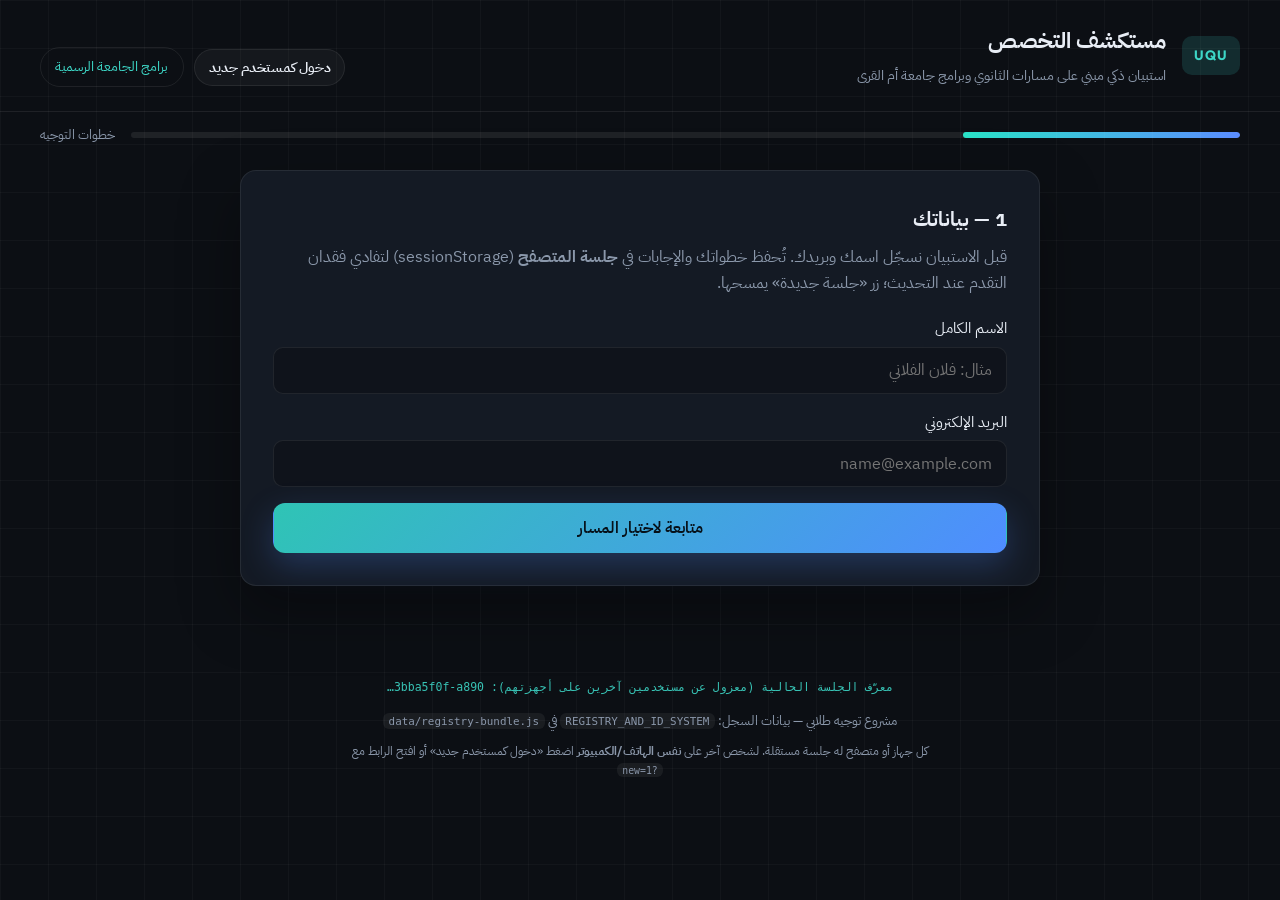
==== index.html @ 885cfc59 "Initial commit: UQU orientation survey (static site) Made-with: Cursor" ====
<!DOCTYPE html>
<html lang="ar" dir="rtl">
  <head>
    <meta charset="utf-8" />
    <meta name="viewport" content="width=device-width, initial-scale=1" />
    <title>توجيه تخصصات — جامعة أم القرى (استبيان)</title>
    <link rel="preconnect" href="https://fonts.googleapis.com" />
    <link rel="preconnect" href="https://fonts.gstatic.com" crossorigin />
    <link
      href="https://fonts.googleapis.com/css2?family=IBM+Plex+Sans+Arabic:wght@400;500;600;700&family=Outfit:wght@500;700&display=swap"
      rel="stylesheet"
    />
    <link rel="stylesheet" href="css/styles.css" />
  </head>
  <body>
    <div class="bg-grid" aria-hidden="true"></div>
    <header class="site-header">
      <div class="brand">
        <span class="logo">UQU</span>
        <div>
          <h1>مستكشف التخصص</h1>
          <p class="tagline">استبيان ذكي مبني على مسارات الثانوي وبرامج جامعة أم القرى</p>
        </div>
      </div>
      <div class="header-actions">
        <button type="button" id="btn-new-visitor" class="btn-header-secondary">
          دخول كمستخدم جديد
        </button>
        <a class="link-out" href="https://uqu.edu.sa/App/Degrees" target="_blank" rel="noopener"
          >برامج الجامعة الرسمية</a
        >
      </div>
    </header>

    <div class="progress-wrap" role="presentation">
      <div class="progress-bar"><div id="progress-fill" class="progress-fill"></div></div>
      <span class="progress-label">خطوات التوجيه</span>
    </div>

    <main class="shell">
      <section id="panel-register" class="panel card">
        <h2>1 — بياناتك</h2>
        <p class="lead">
          قبل الاستبيان نسجّل اسمك وبريدك. تُحفظ خطواتك والإجابات في
          <strong>جلسة المتصفح</strong> (sessionStorage) لتفادي فقدان التقدم عند التحديث؛ زر «جلسة جديدة» يمسحها.
        </p>
        <form id="form-register" class="form-grid" novalidate autocomplete="off">
          <label class="field">
            <span>الاسم الكامل</span>
            <input id="inp-name" name="name" type="text" autocomplete="off" required placeholder="مثال: فلان الفلاني" />
          </label>
          <label class="field">
            <span>البريد الإلكتروني</span>
            <input
              id="inp-email"
              name="email"
              type="email"
              autocomplete="off"
              required
              placeholder="name@example.com"
            />
          </label>
          <button type="submit" class="btn primary wide">متابعة لاختيار المسار</button>
        </form>
      </section>

      <section id="panel-track" class="panel card hidden">
        <h2>2 — مسار الثانوي</h2>
        <p class="lead">
          حسب نظام مسارات المرحلة الثانوية في المملكة؛ التخصصات تُفلتر أولاً بما يناسب مسارك قبل حساب الملاءمة.
        </p>
        <div id="track-list" class="choice-list"></div>
        <button type="button" id="btn-tracks-next" class="btn primary wide" disabled>ابدأ الاستبيان</button>
      </section>

      <section id="panel-survey" class="panel card hidden">
        <h2>3 — قياس المستوى والميول</h2>
        <p class="lead">
          أجب بصدق؛ النتيجة تقترح أفضل ثلاثة تخصصات من برامج البكالوريوس في أم القرى مع تقدير راتب سوقي
          <strong>غير ملزم</strong>. نوع الأسئلة وما إذا كنا نستبعد البرامج الشديدة علمياً يُشتقّان <strong>تلقائياً من مسار الثانوي</strong> الذي اخترته (إدارة أعمال / شرعي = إداري-أدبي في النموذج؛ حاسب-هندسة / صحة = علمي؛ عام = مختلط).
        </p>
        <div id="questions"></div>
        <button type="button" id="btn-survey-submit" class="btn primary wide">عرض النتائج</button>
      </section>

      <section id="panel-results" class="panel card hidden">
        <h2>4 — نتيجتك</h2>
        <div class="result-summary">
          <p><strong>الطالب:</strong> <span id="res-user"></span></p>
          <p><strong>مسار الثانوي:</strong> <span id="res-track"></span></p>
          <p id="res-stem" class="muted small"></p>
          <p id="res-level" class="level-line"></p>
        </div>
        <div id="res-majors" class="major-list"></div>
        <p id="res-confidence" class="muted small"></p>
        <p class="disclaimer">
          المصدر الأكاديمي للأسماء والساعات: صفحة
          <a href="https://uqu.edu.sa/App/Degrees" target="_blank" rel="noopener">برامج الجامعة | أم القرى</a>.
          الرواتب والملاءمة <strong>تقديرية</strong> للتوجيه فقط؛ القبول النهائي والاشتراطات من الجامعة والجهات المختصة.
          حتى مع استبيان أطول، لا يوجد نموذج «شبه أكيد»؛ النتيجة تعتمد على صدق الإجابات ولا تحل محل الاختبارات أو معايير القبول الرسمية.
        </p>
        <button type="button" id="btn-restart" class="btn ghost wide">جلسة جديدة</button>
      </section>
    </main>

    <footer class="site-footer">
      <p id="visitor-session-hint" class="session-hint" aria-live="polite"></p>
      <p>مشروع توجيه طلابي — بيانات السجل: <code>REGISTRY_AND_ID_SYSTEM</code> في <code>data/registry-bundle.js</code></p>
      <p class="muted tiny">
        كل جهاز أو متصفح له جلسة مستقلة. لشخص آخر على <strong>نفس الهاتف/الكمبيوتر</strong> اضغط «دخول كمستخدم جديد» أو افتح
        الرابط مع <code>?new=1</code>
      </p>
    </footer>

    <script src="data/registry-bundle.js"></script>
    <script src="js/app.js"></script>
  </body>
</html>
---- css/styles.css ----
:root {
  --bg: #0c0f14;
  --card: #141a24;
  --border: rgba(255, 255, 255, 0.08);
  --text: #e8edf5;
  --muted: #8b98ab;
  --accent: #3dd6c6;
  --accent-dim: rgba(61, 214, 198, 0.15);
  --warn: #f0c674;
  --font: "IBM Plex Sans Arabic", system-ui, sans-serif;
  --font-en: "Outfit", sans-serif;
}

*,
*::before,
*::after {
  box-sizing: border-box;
}

html {
  scroll-behavior: smooth;
}

body {
  margin: 0;
  min-height: 100vh;
  font-family: var(--font);
  background: var(--bg);
  color: var(--text);
  line-height: 1.65;
}

.bg-grid {
  position: fixed;
  inset: 0;
  background-image: linear-gradient(rgba(255, 255, 255, 0.03) 1px, transparent 1px),
    linear-gradient(90deg, rgba(255, 255, 255, 0.03) 1px, transparent 1px);
  background-size: 48px 48px;
  pointer-events: none;
  z-index: 0;
}

.site-header,
.shell,
.site-footer {
  position: relative;
  z-index: 1;
}

.site-header {
  display: flex;
  flex-wrap: wrap;
  align-items: flex-end;
  justify-content: space-between;
  gap: 1rem;
  padding: 1.5rem clamp(1rem, 4vw, 2.5rem);
  border-bottom: 1px solid var(--border);
}

.header-actions {
  display: flex;
  flex-wrap: wrap;
  align-items: center;
  gap: 0.65rem;
}

.btn-header-secondary {
  font-family: inherit;
  cursor: pointer;
  padding: 0.45rem 0.85rem;
  font-size: 0.85rem;
  font-weight: 600;
  color: var(--text);
  background: rgba(255, 255, 255, 0.04);
  border: 1px solid var(--border);
  border-radius: 999px;
  transition: border-color 0.2s, background 0.2s;
}

.btn-header-secondary:hover {
  border-color: rgba(61, 214, 198, 0.4);
  background: var(--accent-dim);
}

.brand {
  display: flex;
  gap: 1rem;
  align-items: center;
}

.logo {
  font-family: var(--font-en);
  font-weight: 700;
  letter-spacing: 0.08em;
  background: var(--accent-dim);
  color: var(--accent);
  padding: 0.5rem 0.75rem;
  border-radius: 10px;
  font-size: 0.85rem;
}

.site-header h1 {
  margin: 0;
  font-size: 1.35rem;
  font-weight: 700;
}

.tagline {
  margin: 0.25rem 0 0;
  color: var(--muted);
  font-size: 0.9rem;
}

.link-out {
  color: var(--accent);
  text-decoration: none;
  font-size: 0.9rem;
  border: 1px solid var(--border);
  padding: 0.45rem 0.9rem;
  border-radius: 999px;
  transition: background 0.2s, border-color 0.2s;
}

.link-out:hover {
  background: var(--accent-dim);
  border-color: rgba(61, 214, 198, 0.35);
}

.progress-wrap {
  padding: 0.75rem clamp(1rem, 4vw, 2.5rem) 0;
  display: flex;
  align-items: center;
  gap: 1rem;
}

.progress-bar {
  flex: 1;
  height: 6px;
  background: var(--border);
  border-radius: 999px;
  overflow: hidden;
}

.progress-fill {
  height: 100%;
  width: 25%;
  background: linear-gradient(90deg, #2ae4c8, #5b8cff);
  border-radius: 999px;
  transition: width 0.35s ease;
}

.progress-label {
  font-size: 0.8rem;
  color: var(--muted);
  white-space: nowrap;
}

.shell {
  max-width: 880px;
  margin: 0 auto;
  padding: 1.5rem clamp(1rem, 4vw, 2.5rem) 3rem;
}

.card {
  background: var(--card);
  border: 1px solid var(--border);
  border-radius: 16px;
  padding: clamp(1.25rem, 3vw, 2rem);
  box-shadow: 0 24px 60px rgba(0, 0, 0, 0.35);
}

.panel h2 {
  margin: 0 0 0.5rem;
  font-size: 1.25rem;
}

.lead {
  color: var(--muted);
  margin-top: 0;
  margin-bottom: 1.25rem;
}

.subh {
  margin: 0 0 0.5rem;
  font-size: 1.05rem;
}

.stem-note {
  margin: 0 0 1rem;
  padding: 0.65rem 0.85rem;
  border-radius: 10px;
  background: var(--accent-dim);
  border: 1px solid rgba(61, 214, 198, 0.25);
  color: var(--text);
  font-size: 0.88rem;
  line-height: 1.55;
}

.secondary-prompt.card-inset {
  margin-bottom: 1.25rem;
  padding: 1rem 1.1rem;
  border-radius: 12px;
  border: 1px solid var(--border);
  background: rgba(0, 0, 0, 0.2);
}

.hidden {
  display: none !important;
}

.form-grid {
  display: flex;
  flex-direction: column;
  gap: 1rem;
}

.field {
  display: flex;
  flex-direction: column;
  gap: 0.35rem;
  font-size: 0.95rem;
}

.field input {
  padding: 0.65rem 0.85rem;
  border-radius: 10px;
  border: 1px solid var(--border);
  background: rgba(0, 0, 0, 0.25);
  color: var(--text);
  font-family: inherit;
  font-size: 1rem;
}

.field input:focus {
  outline: 2px solid rgba(61, 214, 198, 0.45);
  outline-offset: 2px;
}

.btn {
  font-family: inherit;
  cursor: pointer;
  border-radius: 12px;
  border: 1px solid transparent;
  padding: 0.75rem 1.25rem;
  font-size: 1rem;
  font-weight: 600;
  transition: transform 0.15s, box-shadow 0.2s, background 0.2s;
}

.btn:active {
  transform: scale(0.98);
}

.btn.primary {
  background: linear-gradient(135deg, #2fc4b5, #4f8dff);
  color: #061018;
  box-shadow: 0 12px 32px rgba(79, 141, 255, 0.25);
}

.btn.primary:hover:not(:disabled) {
  box-shadow: 0 16px 40px rgba(79, 141, 255, 0.35);
}

.btn.primary:disabled {
  opacity: 0.45;
  cursor: not-allowed;
  box-shadow: none;
}

.btn.ghost {
  background: transparent;
  border-color: var(--border);
  color: var(--text);
  margin-top: 1rem;
}

.btn.ghost:hover {
  border-color: rgba(61, 214, 198, 0.4);
}

.btn.wide {
  width: 100%;
}

.choice-list {
  display: flex;
  flex-direction: column;
  gap: 0.65rem;
  margin-bottom: 1.25rem;
}

.choice {
  text-align: right;
  padding: 0.9rem 1rem;
  border-radius: 12px;
  border: 1px solid var(--border);
  background: rgba(0, 0, 0, 0.2);
  color: inherit;
  font-family: inherit;
  cursor: pointer;
  transition: border-color 0.2s, background 0.2s;
}

.choice strong {
  display: block;
  margin-bottom: 0.25rem;
}

.choice .muted {
  display: block;
  color: var(--muted);
  font-size: 0.85rem;
  font-weight: 400;
}

.track-badge {
  display: inline-block;
  margin: 0.35rem 0 0.15rem;
  font-size: 0.72rem;
  font-weight: 600;
  padding: 0.2rem 0.5rem;
  border-radius: 6px;
  background: rgba(61, 214, 198, 0.14);
  color: var(--accent);
  letter-spacing: 0.02em;
}

.choice:hover {
  border-color: rgba(61, 214, 198, 0.35);
}

.choice.selected {
  border-color: var(--accent);
  background: var(--accent-dim);
}

.q-block {
  margin-bottom: 1.5rem;
  padding-bottom: 1.25rem;
  border-bottom: 1px solid var(--border);
}

.q-title {
  margin: 0 0 0.75rem;
  font-weight: 600;
}

.q-hint {
  margin: -0.35rem 0 0.75rem;
  font-size: 0.82rem;
  color: var(--muted);
  line-height: 1.55;
  padding-inline-start: 0.15rem;
  border-inline-start: 3px solid rgba(61, 214, 198, 0.35);
  padding-inline-end: 0.5rem;
}

.q-num {
  display: inline-flex;
  align-items: center;
  justify-content: center;
  width: 1.75rem;
  height: 1.75rem;
  border-radius: 8px;
  background: var(--accent-dim);
  color: var(--accent);
  font-size: 0.8rem;
  margin-left: 0.5rem;
  vertical-align: middle;
}

.q-options {
  display: flex;
  flex-direction: column;
  gap: 0.4rem;
}

.opt {
  display: flex;
  align-items: flex-start;
  gap: 0.5rem;
  padding: 0.35rem 0;
  cursor: pointer;
  color: var(--muted);
  font-size: 0.95rem;
}

.opt:has(input:checked) {
  color: var(--text);
}

.opt input {
  margin-top: 0.35rem;
  accent-color: var(--accent);
}

.result-summary {
  background: rgba(0, 0, 0, 0.2);
  border-radius: 12px;
  padding: 1rem 1.1rem;
  margin-bottom: 1.5rem;
  border: 1px solid var(--border);
}

.result-summary p {
  margin: 0.35rem 0;
}

.level-line {
  color: var(--accent);
  font-weight: 500;
}

.major-list {
  display: flex;
  flex-direction: column;
  gap: 1rem;
}

.major-card {
  border: 1px solid var(--border);
  border-radius: 14px;
  padding: 1.1rem 1.2rem;
  background: rgba(0, 0, 0, 0.15);
  position: relative;
}

.major-rank {
  position: absolute;
  top: 1rem;
  left: 1rem;
  font-family: var(--font-en);
  font-weight: 700;
  color: var(--muted);
  font-size: 0.85rem;
}

.major-card h3 {
  margin: 0 0 0.35rem;
  padding-left: 2.5rem;
  font-size: 1.05rem;
}

.college {
  margin: 0 0 0.75rem;
  color: var(--muted);
  font-size: 0.9rem;
}

.fit {
  display: flex;
  align-items: center;
  justify-content: space-between;
  gap: 1rem;
  padding: 0.5rem 0.75rem;
  border-radius: 10px;
  background: var(--accent-dim);
  margin: 0.5rem 0 1rem;
}

.fit strong {
  font-family: var(--font-en);
  font-size: 1.35rem;
  color: var(--accent);
}

.small {
  font-size: 0.85rem;
}

.muted {
  color: var(--muted);
}

.disclaimer {
  font-size: 0.85rem;
  color: var(--muted);
  margin-top: 1.5rem;
  line-height: 1.7;
}

.disclaimer a {
  color: var(--accent);
}

.warn {
  color: var(--warn);
}

.site-footer {
  text-align: center;
  padding: 2rem 1rem 2.5rem;
  color: var(--muted);
  font-size: 0.8rem;
}

.session-hint {
  font-family: ui-monospace, monospace;
  font-size: 0.72rem;
  color: var(--accent);
  margin-bottom: 0.75rem;
  opacity: 0.9;
}

.tiny {
  font-size: 0.72rem;
  max-width: 36rem;
  margin-left: auto;
  margin-right: auto;
  line-height: 1.6;
}

code {
  font-family: ui-monospace, monospace;
  font-size: 0.85em;
  background: rgba(255, 255, 255, 0.06);
  padding: 0.1rem 0.35rem;
  border-radius: 6px;
}

@media (min-width: 640px) {
  .q-options {
    display: grid;
    grid-template-columns: 1fr 1fr;
    gap: 0.35rem 1rem;
  }
}
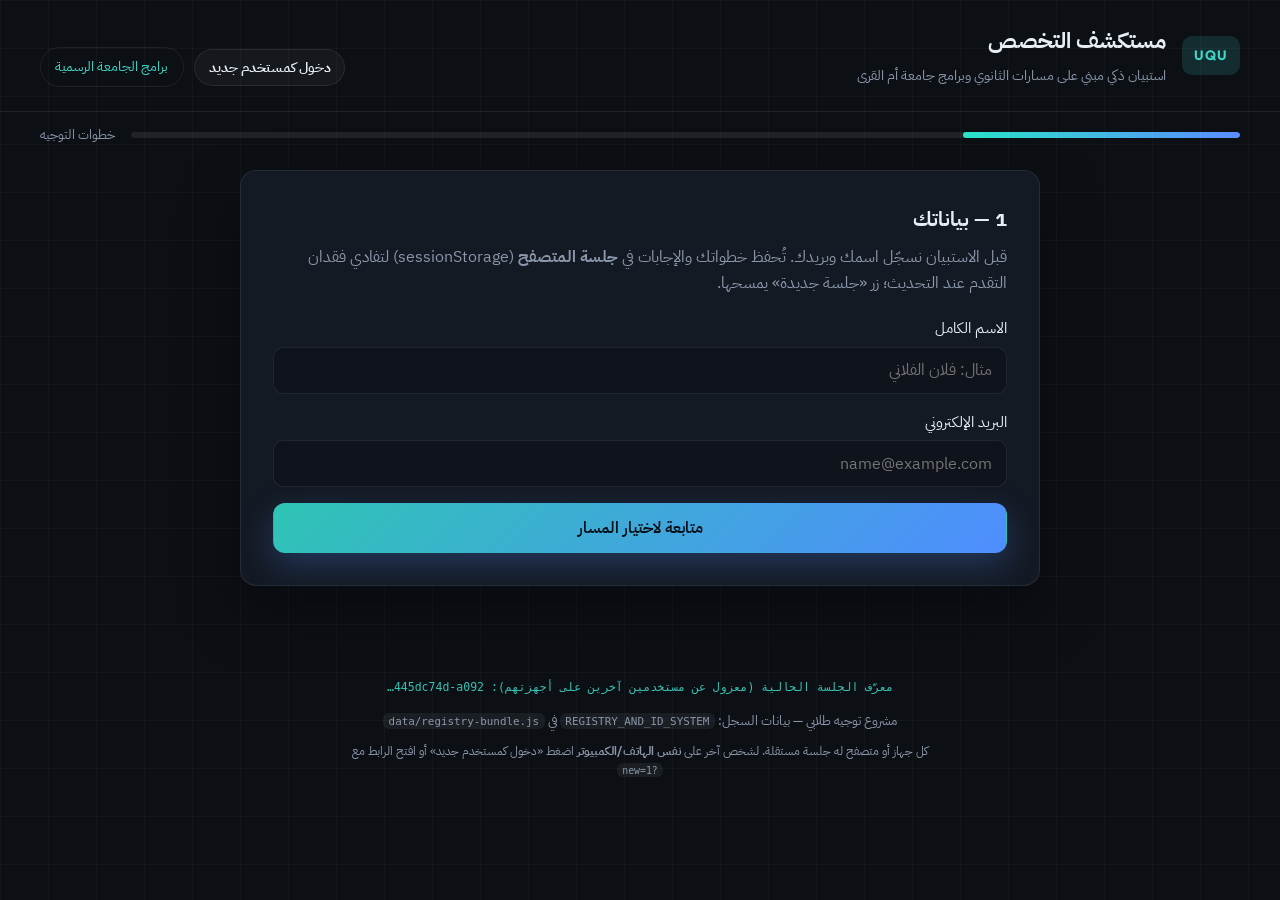
==== commit ba7002bb: "feat: Supabase لحفظ النتائج وإحصائية أشهر 3 تخصصات عبر السجل Made-with: Cursor" ====
--- a/index.html
+++ b/index.html
@@ -92,6 +92,7 @@
           <p id="res-level" class="level-line"></p>
         </div>
         <div id="res-majors" class="major-list"></div>
+        <section id="res-global-stats" class="global-stats hidden" aria-label="إحصائية شائع التخصصات"></section>
         <p id="res-confidence" class="muted small"></p>
         <p class="disclaimer">
           المصدر الأكاديمي للأسماء والساعات: صفحة
@@ -113,6 +114,7 @@
     </footer>
 
     <script src="data/registry-bundle.js"></script>
+    <script src="js/uqu-config.js"></script>
     <script src="js/app.js"></script>
   </body>
 </html>
--- a/css/styles.css
+++ b/css/styles.css
@@ -417,6 +417,67 @@
   gap: 1rem;
 }
 
+.global-stats {
+  margin-top: 1.75rem;
+  padding: 1.1rem 1.2rem;
+  border-radius: 14px;
+  border: 1px dashed rgba(61, 214, 198, 0.35);
+  background: rgba(61, 214, 198, 0.06);
+}
+
+.global-stats.hidden {
+  display: none;
+}
+
+.global-stats-title {
+  margin: 0 0 0.35rem;
+  font-size: 1rem;
+  color: var(--accent);
+}
+
+.global-stats-sub {
+  margin: 0 0 1rem;
+}
+
+.global-stats-list {
+  margin: 0;
+  padding: 0;
+  list-style: none;
+  display: flex;
+  flex-direction: column;
+  gap: 0.65rem;
+}
+
+.global-stats-list li {
+  display: flex;
+  flex-wrap: wrap;
+  align-items: baseline;
+  gap: 0.5rem 1rem;
+  padding: 0.55rem 0.75rem;
+  border-radius: 10px;
+  background: rgba(0, 0, 0, 0.2);
+  border: 1px solid var(--border);
+}
+
+.global-stats .g-rank {
+  font-family: var(--font-en);
+  font-weight: 700;
+  color: var(--muted);
+  font-size: 0.85rem;
+}
+
+.global-stats .g-name {
+  flex: 1;
+  min-width: 10rem;
+  font-weight: 600;
+}
+
+.global-stats .g-count {
+  font-family: var(--font-en);
+  font-size: 0.9rem;
+  color: var(--accent);
+}
+
 .major-card {
   border: 1px solid var(--border);
   border-radius: 14px;
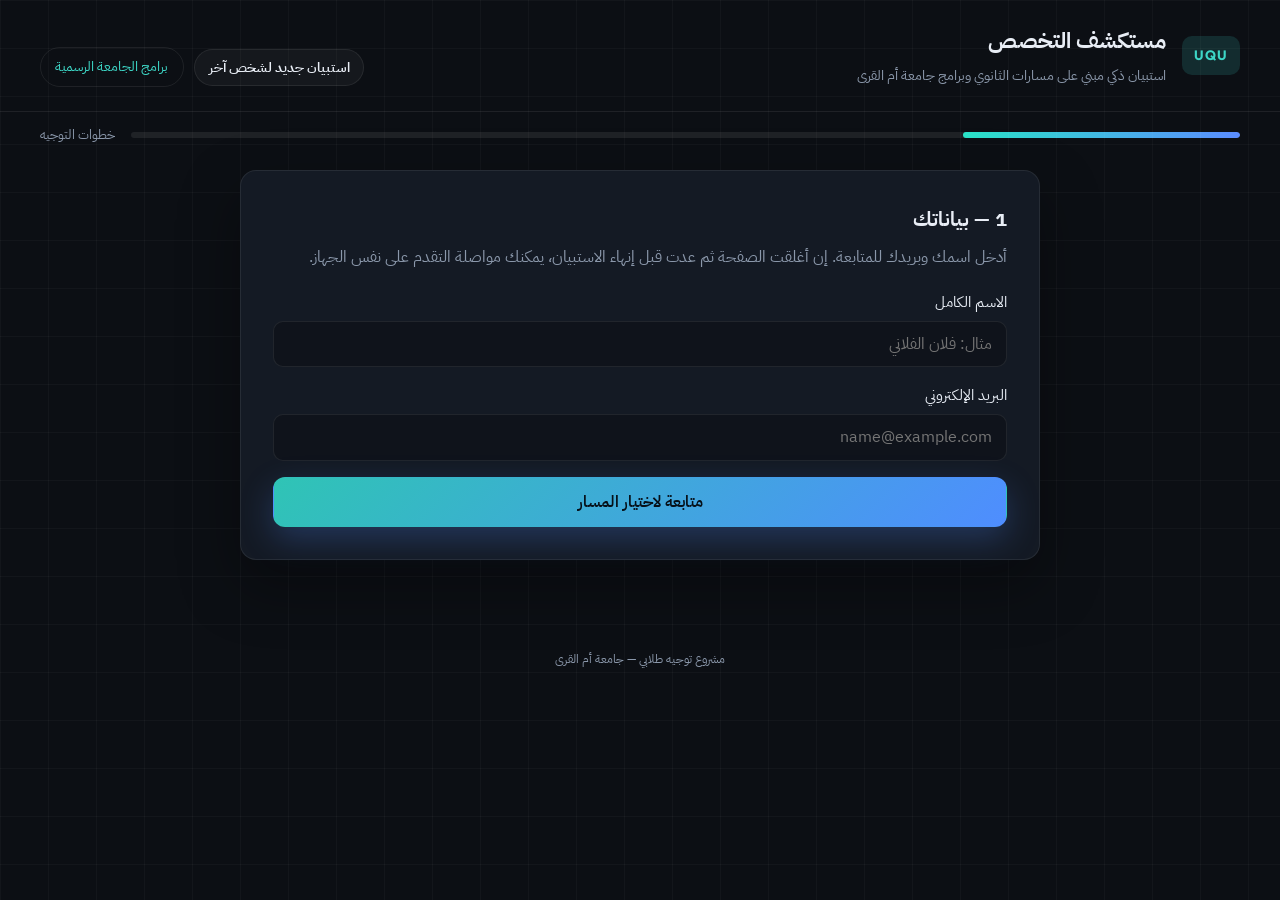
==== commit dcc5dc35: "feat: شريط آخر النتائج بصفحة المسار (الاسم + التخصص الأول 100%) Made-with: Cursor" ====
--- a/index.html
+++ b/index.html
@@ -24,7 +24,7 @@
       </div>
       <div class="header-actions">
         <button type="button" id="btn-new-visitor" class="btn-header-secondary">
-          دخول كمستخدم جديد
+          استبيان جديد لشخص آخر
         </button>
         <a class="link-out" href="https://uqu.edu.sa/App/Degrees" target="_blank" rel="noopener"
           >برامج الجامعة الرسمية</a
@@ -37,12 +37,18 @@
       <span class="progress-label">خطوات التوجيه</span>
     </div>
 
+    <aside id="track-feed-panel" class="track-feed-panel hidden" aria-hidden="true">
+      <div class="track-feed-inner">
+        <p class="track-feed-title">آخر النتائج (الأعلى نسبة)</p>
+        <div id="track-feed-list" class="track-feed-list"></div>
+      </div>
+    </aside>
+
     <main class="shell">
       <section id="panel-register" class="panel card">
         <h2>1 — بياناتك</h2>
         <p class="lead">
-          قبل الاستبيان نسجّل اسمك وبريدك. تُحفظ خطواتك والإجابات في
-          <strong>جلسة المتصفح</strong> (sessionStorage) لتفادي فقدان التقدم عند التحديث؛ زر «جلسة جديدة» يمسحها.
+          أدخل اسمك وبريدك للمتابعة. إن أغلقت الصفحة ثم عدت قبل إنهاء الاستبيان، يمكنك مواصلة التقدم على نفس الجهاز.
         </p>
         <form id="form-register" class="form-grid" novalidate autocomplete="off">
           <label class="field">
@@ -77,7 +83,7 @@
         <h2>3 — قياس المستوى والميول</h2>
         <p class="lead">
           أجب بصدق؛ النتيجة تقترح أفضل ثلاثة تخصصات من برامج البكالوريوس في أم القرى مع تقدير راتب سوقي
-          <strong>غير ملزم</strong>. نوع الأسئلة وما إذا كنا نستبعد البرامج الشديدة علمياً يُشتقّان <strong>تلقائياً من مسار الثانوي</strong> الذي اخترته (إدارة أعمال / شرعي = إداري-أدبي في النموذج؛ حاسب-هندسة / صحة = علمي؛ عام = مختلط).
+          <strong>غير ملزم</strong>. تتغيّر الأسئلة والاقتراحات بحسب مسار الثانوي الذي اخترته.
         </p>
         <div id="questions"></div>
         <button type="button" id="btn-survey-submit" class="btn primary wide">عرض النتائج</button>
@@ -105,12 +111,7 @@
     </main>
 
     <footer class="site-footer">
-      <p id="visitor-session-hint" class="session-hint" aria-live="polite"></p>
-      <p>مشروع توجيه طلابي — بيانات السجل: <code>REGISTRY_AND_ID_SYSTEM</code> في <code>data/registry-bundle.js</code></p>
-      <p class="muted tiny">
-        كل جهاز أو متصفح له جلسة مستقلة. لشخص آخر على <strong>نفس الهاتف/الكمبيوتر</strong> اضغط «دخول كمستخدم جديد» أو افتح
-        الرابط مع <code>?new=1</code>
-      </p>
+      <p class="muted tiny">مشروع توجيه طلابي — جامعة أم القرى</p>
     </footer>
 
     <script src="data/registry-bundle.js"></script>
--- a/css/styles.css
+++ b/css/styles.css
@@ -155,6 +155,103 @@
   white-space: nowrap;
 }
 
+.track-feed-panel {
+  position: fixed;
+  top: 5.75rem;
+  right: max(0.5rem, env(safe-area-inset-right));
+  z-index: 2;
+  max-width: 12.5rem;
+  pointer-events: none;
+}
+
+.track-feed-panel.hidden {
+  display: none;
+}
+
+.track-feed-inner {
+  padding: 0.45rem 0.55rem;
+  border-radius: 10px;
+  border: 1px solid rgba(61, 214, 198, 0.22);
+  background: rgba(12, 15, 20, 0.88);
+  backdrop-filter: blur(8px);
+  box-shadow: 0 8px 28px rgba(0, 0, 0, 0.4);
+}
+
+.track-feed-title {
+  margin: 0 0 0.35rem;
+  font-size: 0.65rem;
+  font-weight: 600;
+  color: var(--accent);
+  line-height: 1.35;
+  text-align: right;
+}
+
+.track-feed-list {
+  display: flex;
+  flex-direction: column;
+  gap: 0.35rem;
+  max-height: 11rem;
+  overflow-y: auto;
+  overflow-x: hidden;
+  scrollbar-width: thin;
+}
+
+.track-feed-row {
+  display: grid;
+  grid-template-columns: 1fr auto;
+  grid-template-rows: auto auto;
+  gap: 0.08rem 0.35rem;
+  font-size: 0.68rem;
+  line-height: 1.35;
+  color: var(--muted);
+  padding-bottom: 0.3rem;
+  border-bottom: 1px solid rgba(255, 255, 255, 0.06);
+  text-align: right;
+}
+
+.track-feed-row:last-child {
+  border-bottom: none;
+  padding-bottom: 0;
+}
+
+.track-feed-name {
+  grid-column: 1 / -1;
+  font-weight: 600;
+  color: var(--text);
+  overflow: hidden;
+  text-overflow: ellipsis;
+  white-space: nowrap;
+}
+
+.track-feed-major {
+  grid-column: 1;
+  overflow: hidden;
+  text-overflow: ellipsis;
+  white-space: nowrap;
+  font-size: 0.64rem;
+}
+
+.track-feed-pct {
+  grid-column: 2;
+  font-family: var(--font-en);
+  font-size: 0.62rem;
+  color: var(--accent);
+  white-space: nowrap;
+}
+
+@media (max-width: 720px) {
+  .track-feed-panel {
+    top: auto;
+    bottom: max(0.75rem, env(safe-area-inset-bottom));
+    right: max(0.5rem, env(safe-area-inset-right));
+    max-width: min(11rem, 42vw);
+  }
+
+  .track-feed-list {
+    max-height: 8rem;
+  }
+}
+
 .shell {
   max-width: 880px;
   margin: 0 auto;
@@ -555,14 +652,6 @@
   font-size: 0.8rem;
 }
 
-.session-hint {
-  font-family: ui-monospace, monospace;
-  font-size: 0.72rem;
-  color: var(--accent);
-  margin-bottom: 0.75rem;
-  opacity: 0.9;
-}
-
 .tiny {
   font-size: 0.72rem;
   max-width: 36rem;
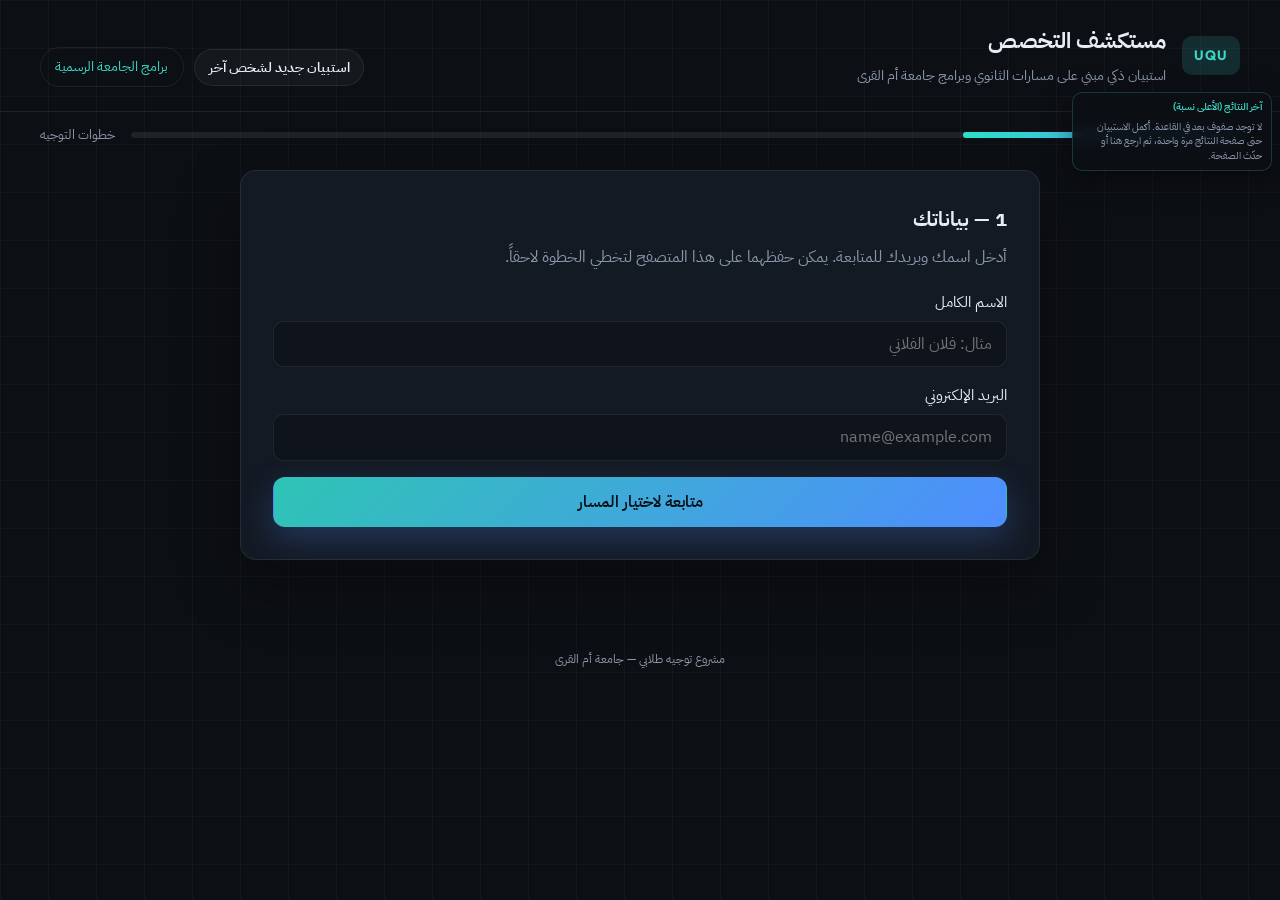
==== commit 36c5d800: "feat: حفظ الاسم/البريد محلياً وواجهة ابدأ الاختبار؛ منع تكرار الشريط عبر البريد Made-with: Cursor" ====
--- a/index.html
+++ b/index.html
@@ -48,8 +48,17 @@
       <section id="panel-register" class="panel card">
         <h2>1 — بياناتك</h2>
         <p class="lead">
-          أدخل اسمك وبريدك للمتابعة. إن أغلقت الصفحة ثم عدت قبل إنهاء الاستبيان، يمكنك مواصلة التقدم على نفس الجهاز.
+          أدخل اسمك وبريدك للمتابعة. يمكن حفظهما على هذا المتصفح لتخطي الخطوة لاحقاً.
         </p>
+        <div id="register-saved-block" class="register-saved-block hidden">
+          <p class="saved-greeting">مرحباً، <strong id="saved-display-name"></strong></p>
+          <p class="saved-email muted small" id="saved-display-email"></p>
+          <div class="saved-actions">
+            <button type="button" id="btn-start-saved" class="btn primary wide">ابدأ الاختبار</button>
+            <button type="button" id="btn-edit-register" class="btn ghost wide">تغيير الاسم أو البريد</button>
+          </div>
+          <p class="muted tiny saved-hint">البيانات محفوظة في هذا المتصفح فقط (مثل ملفات تعريف الارتباط المحلية).</p>
+        </div>
         <form id="form-register" class="form-grid" novalidate autocomplete="off">
           <label class="field">
             <span>الاسم الكامل</span>
--- a/css/styles.css
+++ b/css/styles.css
@@ -196,6 +196,14 @@
   scrollbar-width: thin;
 }
 
+.track-feed-empty {
+  margin: 0;
+  font-size: 0.62rem;
+  line-height: 1.45;
+  color: var(--muted);
+  text-align: right;
+}
+
 .track-feed-row {
   display: grid;
   grid-template-columns: 1fr auto;
@@ -269,6 +277,40 @@
 .panel h2 {
   margin: 0 0 0.5rem;
   font-size: 1.25rem;
+}
+
+.register-saved-block {
+  text-align: center;
+  padding: 0.25rem 0 0.5rem;
+}
+
+.register-saved-block.hidden {
+  display: none;
+}
+
+.saved-greeting {
+  margin: 0 0 0.35rem;
+  font-size: 1.05rem;
+}
+
+.saved-email {
+  margin: 0 0 1rem;
+  word-break: break-all;
+}
+
+.saved-actions {
+  display: flex;
+  flex-direction: column;
+  gap: 0.6rem;
+  max-width: 22rem;
+  margin: 0 auto 0.75rem;
+}
+
+.saved-hint {
+  margin: 0;
+  max-width: 22rem;
+  margin-left: auto;
+  margin-right: auto;
 }
 
 .lead {
